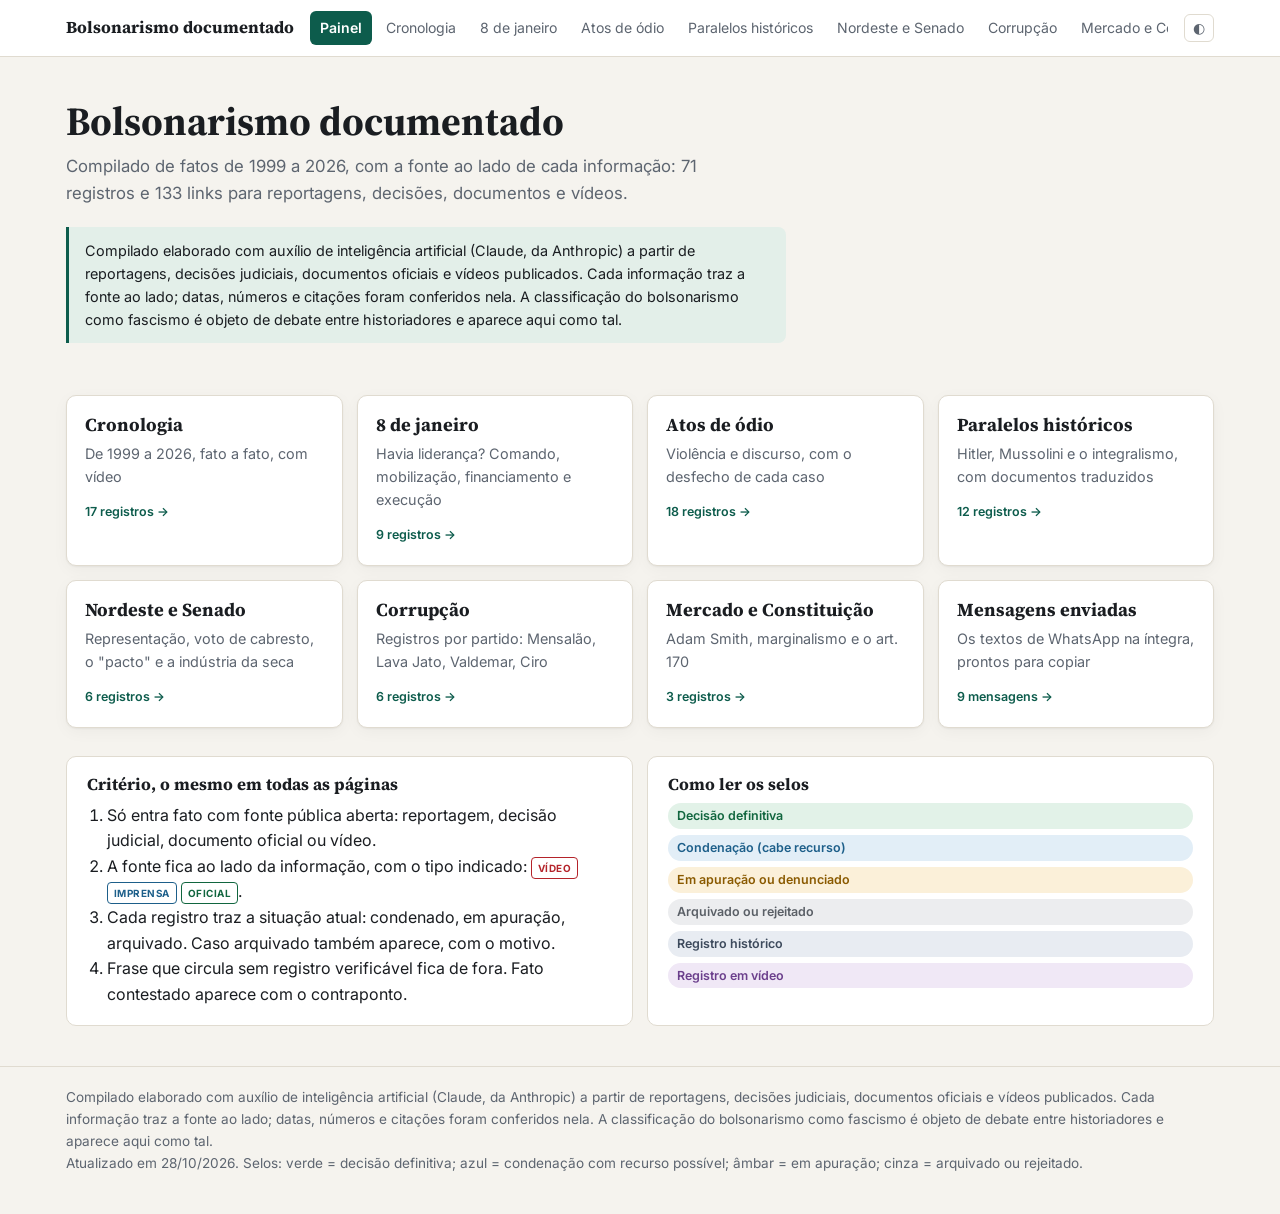
==== index.html @ 456d0042 "Publica o compilado Bolsonarismo documentado Co-Authored-By: Claude Opus 5.5 <noreply@anthropic.com>" ====
<!doctype html>
<html lang="pt-BR"><head><meta charset="utf-8">
<meta name="viewport" content="width=device-width,initial-scale=1">
<title>Painel · Bolsonarismo documentado</title>
<meta name="description" content="Compilado de fatos com fonte ao lado: cronologia, 8 de janeiro, atos de ódio, paralelos históricos.">
<meta property="og:title" content="Painel · Bolsonarismo documentado">
<meta property="og:description" content="Compilado de fatos com a fonte ao lado de cada informação.">
<link rel="preconnect" href="https://fonts.googleapis.com"><link rel="preconnect" href="https://fonts.gstatic.com" crossorigin>
<link href="https://fonts.googleapis.com/css2?family=Inter:wght@400;600;700&family=Source+Serif+4:opsz,wght@8..60,600;8..60,700&display=swap" rel="stylesheet">
<link rel="stylesheet" href="estilo.css">
<script>try{const t=localStorage.getItem('tema');if(t)document.documentElement.dataset.theme=t}catch(e){}</script>
</head><body>
<header class="top"><div class="wrap"><a class="brand" href="index.html">Bolsonarismo documentado</a>
<nav class="pages"><a href="index.html" class=on>Painel</a><a href="cronologia.html">Cronologia</a><a href="8-de-janeiro.html">8 de janeiro</a><a href="atos-de-odio.html">Atos de ódio</a><a href="paralelos.html">Paralelos históricos</a><a href="nordeste.html">Nordeste e Senado</a><a href="corrupcao.html">Corrupção</a><a href="economia.html">Mercado e Constituição</a><a href="mensagens.html">Mensagens enviadas</a></nav><button class="themebtn" title="Alternar tema claro/escuro">◐</button></div></header>
<main class="wrap"><section class="hero"><h1>Bolsonarismo documentado</h1><p class="sub">Compilado de fatos de 1999 a 2026, com a fonte ao lado de cada informação: 71 registros e 133 links para reportagens, decisões, documentos e vídeos.</p><div class="aviso">Compilado elaborado com auxílio de inteligência artificial (Claude, da Anthropic) a partir de reportagens, decisões judiciais, documentos oficiais e vídeos publicados. Cada informação traz a fonte ao lado; datas, números e citações foram conferidos nela. A classificação do bolsonarismo como fascismo é objeto de debate entre historiadores e aparece aqui como tal.</div></section><div class="cards"><a class="card" href="cronologia.html"><h3>Cronologia</h3><p>De 1999 a 2026, fato a fato, com vídeo</p><span class="n">17 registros →</span></a><a class="card" href="8-de-janeiro.html"><h3>8 de janeiro</h3><p>Havia liderança? Comando, mobilização, financiamento e execução</p><span class="n">9 registros →</span></a><a class="card" href="atos-de-odio.html"><h3>Atos de ódio</h3><p>Violência e discurso, com o desfecho de cada caso</p><span class="n">18 registros →</span></a><a class="card" href="paralelos.html"><h3>Paralelos históricos</h3><p>Hitler, Mussolini e o integralismo, com documentos traduzidos</p><span class="n">12 registros →</span></a><a class="card" href="nordeste.html"><h3>Nordeste e Senado</h3><p>Representação, voto de cabresto, o &quot;pacto&quot; e a indústria da seca</p><span class="n">6 registros →</span></a><a class="card" href="corrupcao.html"><h3>Corrupção</h3><p>Registros por partido: Mensalão, Lava Jato, Valdemar, Ciro</p><span class="n">6 registros →</span></a><a class="card" href="economia.html"><h3>Mercado e Constituição</h3><p>Adam Smith, marginalismo e o art. 170</p><span class="n">3 registros →</span></a><a class="card" href="mensagens.html"><h3>Mensagens enviadas</h3><p>Os textos de WhatsApp na íntegra, prontos para copiar</p><span class="n">9 mensagens →</span></a></div><div class="grid2"><div class="box"><h3>Critério, o mesmo em todas as páginas</h3><ol>
<li>Só entra fato com fonte pública aberta: reportagem, decisão judicial, documento oficial ou vídeo.</li>
<li>A fonte fica ao lado da informação, com o tipo indicado: <span class="tag src-v">Vídeo</span> <span class="tag src-r">Imprensa</span> <span class="tag src-o">Oficial</span>.</li>
<li>Cada registro traz a situação atual: condenado, em apuração, arquivado. Caso arquivado também aparece, com o motivo.</li>
<li>Frase que circula sem registro verificável fica de fora. Fato contestado aparece com o contraponto.</li></ol></div>
<div class="box"><h3>Como ler os selos</h3><div class="legend"><span class="status s-def">Decisão definitiva</span><span class="status s-cond">Condenação (cabe recurso)</span><span class="status s-proc">Em apuração ou denunciado</span><span class="status s-arq">Arquivado ou rejeitado</span><span class="status s-hist">Registro histórico</span><span class="status s-fala">Registro em vídeo</span></div></div></div></main><footer><div class="wrap">Compilado elaborado com auxílio de inteligência artificial (Claude, da Anthropic) a partir de reportagens, decisões judiciais, documentos oficiais e vídeos publicados. Cada informação traz a fonte ao lado; datas, números e citações foram conferidos nela. A classificação do bolsonarismo como fascismo é objeto de debate entre historiadores e aparece aqui como tal.<br>Atualizado em 28/10/2026. Selos: verde = decisão definitiva; azul = condenação com recurso possível; âmbar = em apuração; cinza = arquivado ou rejeitado.</div></footer>
<script>
document.querySelectorAll('button.copy').forEach(b=>{
  b.addEventListener('click',async()=>{
    const t=document.getElementById(b.dataset.for).dataset.raw;
    try{await navigator.clipboard.writeText(t);}catch(e){
      const a=document.createElement('textarea');a.value=t;document.body.appendChild(a);a.select();document.execCommand('copy');a.remove();}
    const o=b.textContent;b.textContent='Copiado';setTimeout(()=>b.textContent=o,1500);
  });
});
const tb=document.querySelector('.themebtn');
if(tb){tb.addEventListener('click',()=>{
  const r=document.documentElement;const dark=r.dataset.theme?r.dataset.theme==='dark':matchMedia('(prefers-color-scheme: dark)').matches;
  r.dataset.theme=dark?'light':'dark';try{localStorage.setItem('tema',r.dataset.theme)}catch(e){}
});}
</script></body></html>
---- estilo.css ----
:root{
  --bg:#f5f3ee; --surface:#ffffff; --ink:#1a1d21; --muted:#5d6570; --line:#e0dbd0;
  --accent:#0d5c4c; --accent-soft:#e3efe9; --mark:#fff2c4;
  --def:#11663f; --def-bg:#e2f2e8; --cond:#1d5f8a; --cond-bg:#e2eef7;
  --proc:#8a5a00; --proc-bg:#fbf0d9; --arq:#5a5f66; --arq-bg:#ecedef;
  --hist:#3d4a5c; --hist-bg:#e8ecf2; --fala:#6b3f8c; --fala-bg:#f0e8f6;
  --v:#b4232a; --r:#1d5f8a; --o:#11663f;
  --shadow:0 1px 2px rgba(0,0,0,.05),0 4px 16px rgba(0,0,0,.04);
}
@media (prefers-color-scheme: dark){
  :root:not([data-theme="light"]){
    --bg:#121417; --surface:#1a1d21; --ink:#e8e6e1; --muted:#9aa3ad; --line:#2c3138;
    --accent:#5fc1a6; --accent-soft:#16302a; --mark:#4a3f12;
    --def:#7fd3a2; --def-bg:#163222; --cond:#8cc2ea; --cond-bg:#162a3a;
    --proc:#f0c36a; --proc-bg:#3a2c10; --arq:#b7bcc3; --arq-bg:#2a2d32;
    --hist:#b9c6d8; --hist-bg:#222a35; --fala:#cfa6ec; --fala-bg:#2e2238;
    --v:#ff8a8f; --r:#8cc2ea; --o:#7fd3a2;
    --shadow:none;
  }
}
:root[data-theme="dark"]{
  --bg:#121417; --surface:#1a1d21; --ink:#e8e6e1; --muted:#9aa3ad; --line:#2c3138;
  --accent:#5fc1a6; --accent-soft:#16302a; --mark:#4a3f12;
  --def:#7fd3a2; --def-bg:#163222; --cond:#8cc2ea; --cond-bg:#162a3a;
  --proc:#f0c36a; --proc-bg:#3a2c10; --arq:#b7bcc3; --arq-bg:#2a2d32;
  --hist:#b9c6d8; --hist-bg:#222a35; --fala:#cfa6ec; --fala-bg:#2e2238;
  --v:#ff8a8f; --r:#8cc2ea; --o:#7fd3a2; --shadow:none;
}
*{box-sizing:border-box}
html{-webkit-text-size-adjust:100%}
body{margin:0;background:var(--bg);color:var(--ink);font:16px/1.6 "Inter",system-ui,-apple-system,"Segoe UI",sans-serif}
a{color:var(--accent)}
h1,h2,h3{font-family:"Source Serif 4",Georgia,serif;line-height:1.2;margin:0}
.wrap{max-width:1180px;margin:0 auto;padding:0 16px}
header.top{background:var(--surface);border-bottom:1px solid var(--line);position:sticky;top:0;z-index:5}
header.top .wrap{display:flex;align-items:center;gap:16px;min-height:56px}
.brand{font-family:"Source Serif 4",Georgia,serif;font-weight:700;font-size:1.05rem;color:var(--ink);text-decoration:none;white-space:nowrap}
nav.pages{display:flex;gap:4px;overflow-x:auto;scrollbar-width:none;flex:1}
nav.pages::-webkit-scrollbar{display:none}
nav.pages a{padding:6px 10px;border-radius:6px;text-decoration:none;color:var(--muted);font-size:.88rem;white-space:nowrap}
nav.pages a:hover{background:var(--accent-soft);color:var(--ink)}
nav.pages a.on{background:var(--accent);color:var(--surface);font-weight:600}
.hero{padding:40px 0 24px}
.hero h1{font-size:clamp(1.7rem,4vw,2.5rem)}
.hero p.sub{color:var(--muted);font-size:1.05rem;margin:.5rem 0 0;max-width:62ch}
.aviso{background:var(--accent-soft);border-left:3px solid var(--accent);padding:12px 16px;border-radius:0 8px 8px 0;font-size:.9rem;margin:20px 0 0;max-width:80ch}
.answer{background:var(--surface);border:1px solid var(--line);border-left:5px solid var(--def);border-radius:10px;padding:20px 22px;margin:8px 0 28px;box-shadow:var(--shadow);font-size:1.05rem;max-width:90ch}
.answer h2{font-size:1.25rem;margin-bottom:8px}
.counter{background:var(--surface);border:1px dashed var(--line);border-radius:10px;padding:16px 20px;margin:24px 0 8px;font-size:.95rem;color:var(--muted);max-width:90ch}
.counter b{color:var(--ink)}
h2.sec{font-size:1.35rem;margin:36px 0 14px;padding-bottom:8px;border-bottom:1px solid var(--line)}
.items{display:flex;flex-direction:column;gap:14px;padding-bottom:12px}
.item{display:grid;grid-template-columns:8.5rem minmax(0,1fr) 17rem;gap:0;background:var(--surface);border:1px solid var(--line);border-radius:10px;box-shadow:var(--shadow);overflow:hidden}
.item .when{padding:16px 14px;border-right:1px solid var(--line);font-family:"Source Serif 4",Georgia,serif;font-weight:700;color:var(--accent);font-size:.98rem}
.item .body{padding:16px 18px}
.item .body h3{font-size:1.12rem;margin-bottom:6px}
.item .body p{margin:0}
.item .src{padding:14px 14px;border-left:1px solid var(--line);background:color-mix(in srgb,var(--bg) 55%,var(--surface));font-size:.86rem}
.src h4{margin:0 0 8px;font:600 .72rem/1 "Inter",sans-serif;letter-spacing:.08em;text-transform:uppercase;color:var(--muted)}
.src ul{list-style:none;margin:0;padding:0;display:flex;flex-direction:column;gap:8px}
.src li a{display:flex;gap:8px;align-items:flex-start;text-decoration:none;color:var(--ink);line-height:1.35}
.src li a:hover span.t{text-decoration:underline}
.tag{flex:none;font:700 .62rem/1 "Inter",sans-serif;letter-spacing:.05em;text-transform:uppercase;padding:4px 6px;border-radius:4px;border:1px solid currentColor;margin-top:1px}
.src-v{color:var(--v)} .src-r{color:var(--r)} .src-o{color:var(--o)}
.src .none{color:var(--muted);font-style:italic}
.status{display:inline-block;margin-top:10px;font-size:.78rem;font-weight:600;padding:3px 9px;border-radius:999px}
.s-def{color:var(--def);background:var(--def-bg)} .s-cond{color:var(--cond);background:var(--cond-bg)}
.s-proc{color:var(--proc);background:var(--proc-bg)} .s-arq{color:var(--arq);background:var(--arq-bg)}
.s-hist{color:var(--hist);background:var(--hist-bg)} .s-fala{color:var(--fala);background:var(--fala-bg)}
figure{margin:14px 0 0}
figure img{max-width:100%;max-height:420px;border-radius:8px;border:1px solid var(--line);display:block;background:#fff}
figcaption{font-size:.84rem;color:var(--muted);margin-top:6px;max-width:75ch}
audio{width:100%;max-width:520px;margin-top:12px}
table.dados{border-collapse:collapse;margin:12px 0 0;font-size:.9rem;width:100%;max-width:560px}
table.dados th,table.dados td{padding:6px 10px;border-bottom:1px solid var(--line);text-align:left}
table.dados td:not(:first-child),table.dados th:not(:first-child){text-align:right;font-variant-numeric:tabular-nums}
table.dados tr.hl td{background:var(--mark);font-weight:600}
.cards{display:grid;grid-template-columns:repeat(auto-fill,minmax(260px,1fr));gap:14px;margin:28px 0}
.card{display:block;background:var(--surface);border:1px solid var(--line);border-radius:10px;padding:18px;text-decoration:none;color:var(--ink);box-shadow:var(--shadow);transition:border-color .15s,transform .15s}
.card:hover{border-color:var(--accent);transform:translateY(-2px)}
.card h3{font-size:1.15rem}
.card p{margin:6px 0 10px;color:var(--muted);font-size:.9rem}
.card .n{font-size:.78rem;font-weight:600;color:var(--accent)}
.grid2{display:grid;grid-template-columns:1fr 1fr;gap:14px;margin:0 0 32px}
.box{background:var(--surface);border:1px solid var(--line);border-radius:10px;padding:18px 20px}
.box h3{font-size:1.05rem;margin-bottom:8px}
.box ol,.box ul{margin:0;padding-left:20px}
.legend{display:flex;flex-direction:column;gap:6px}
.legend .status{margin:0}
.msg{background:var(--surface);border:1px solid var(--line);border-radius:10px;margin:0 0 16px;overflow:hidden}
.msg .hd{display:flex;justify-content:space-between;align-items:center;gap:12px;padding:10px 14px;border-bottom:1px solid var(--line);background:color-mix(in srgb,var(--bg) 55%,var(--surface))}
.msg .hd b{font-size:.9rem}
.msg .txt{padding:14px 18px;white-space:pre-wrap;overflow-wrap:anywhere;font-size:.95rem}
.msg .txt a{word-break:break-all}
button.copy{font:600 .8rem "Inter",sans-serif;border:1px solid var(--accent);color:var(--accent);background:transparent;border-radius:6px;padding:5px 10px;cursor:pointer;white-space:nowrap}
button.copy:hover{background:var(--accent);color:var(--surface)}
.media{display:grid;grid-template-columns:repeat(auto-fill,minmax(240px,1fr));gap:14px;margin:0 0 16px}
.media figure{margin:0;background:var(--surface);border:1px solid var(--line);border-radius:10px;padding:10px}
.media figure img{max-height:240px;width:100%;object-fit:contain}
.errata{background:var(--proc-bg);border-left:3px solid var(--proc);padding:12px 16px;border-radius:0 8px 8px 0;margin:16px 0;font-size:.92rem;max-width:90ch}
footer{border-top:1px solid var(--line);margin-top:40px;padding:20px 0 40px;color:var(--muted);font-size:.85rem}
.themebtn{border:1px solid var(--line);background:transparent;color:var(--muted);border-radius:6px;padding:5px 8px;cursor:pointer;font-size:.85rem}
@media (max-width:900px){
  .item{grid-template-columns:1fr}
  .item .when{border-right:0;border-bottom:1px solid var(--line);padding:10px 16px}
  .item .src{border-left:0;border-top:1px solid var(--line)}
  .grid2{grid-template-columns:1fr}
  header.top .wrap{flex-wrap:wrap;gap:6px;padding-top:8px;padding-bottom:6px}
  nav.pages{flex-basis:100%;order:3}
  .themebtn{order:2;margin-left:auto}
}
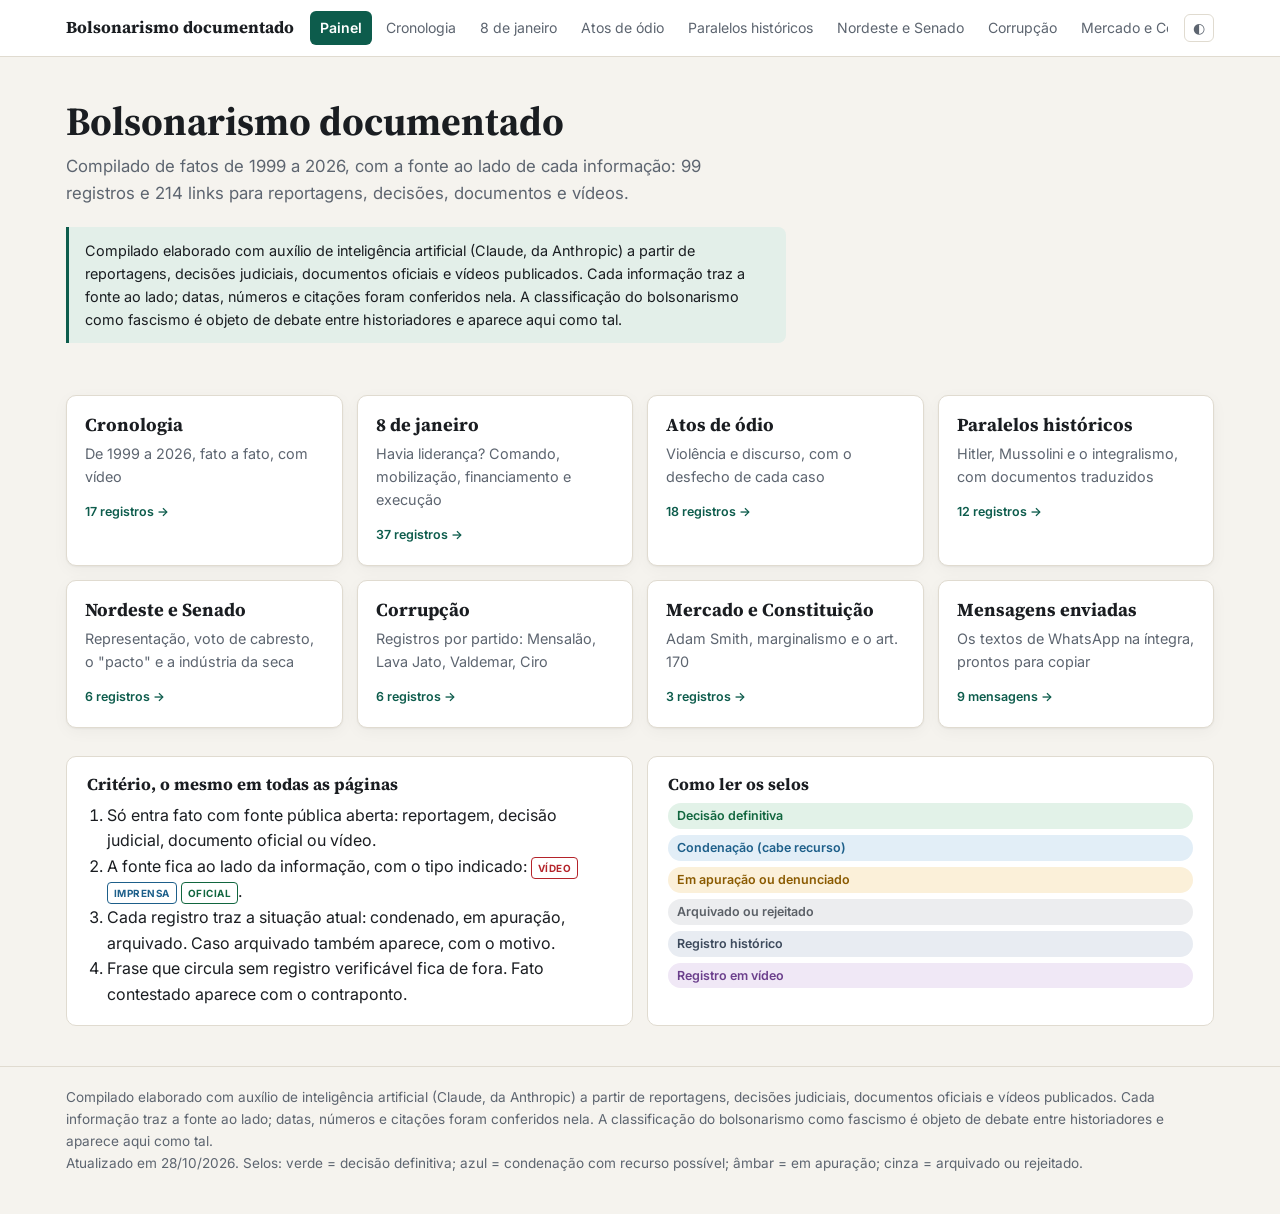
==== commit 1c81cbca: "Amplia o 8 de janeiro: convocação, logística, omissão e execução Co-Authored-By: Claude Opus 5.5 <no" ====
--- a/index.html
+++ b/index.html
@@ -12,7 +12,7 @@
 </head><body>
 <header class="top"><div class="wrap"><a class="brand" href="index.html">Bolsonarismo documentado</a>
 <nav class="pages"><a href="index.html" class=on>Painel</a><a href="cronologia.html">Cronologia</a><a href="8-de-janeiro.html">8 de janeiro</a><a href="atos-de-odio.html">Atos de ódio</a><a href="paralelos.html">Paralelos históricos</a><a href="nordeste.html">Nordeste e Senado</a><a href="corrupcao.html">Corrupção</a><a href="economia.html">Mercado e Constituição</a><a href="mensagens.html">Mensagens enviadas</a></nav><button class="themebtn" title="Alternar tema claro/escuro">◐</button></div></header>
-<main class="wrap"><section class="hero"><h1>Bolsonarismo documentado</h1><p class="sub">Compilado de fatos de 1999 a 2026, com a fonte ao lado de cada informação: 71 registros e 133 links para reportagens, decisões, documentos e vídeos.</p><div class="aviso">Compilado elaborado com auxílio de inteligência artificial (Claude, da Anthropic) a partir de reportagens, decisões judiciais, documentos oficiais e vídeos publicados. Cada informação traz a fonte ao lado; datas, números e citações foram conferidos nela. A classificação do bolsonarismo como fascismo é objeto de debate entre historiadores e aparece aqui como tal.</div></section><div class="cards"><a class="card" href="cronologia.html"><h3>Cronologia</h3><p>De 1999 a 2026, fato a fato, com vídeo</p><span class="n">17 registros →</span></a><a class="card" href="8-de-janeiro.html"><h3>8 de janeiro</h3><p>Havia liderança? Comando, mobilização, financiamento e execução</p><span class="n">9 registros →</span></a><a class="card" href="atos-de-odio.html"><h3>Atos de ódio</h3><p>Violência e discurso, com o desfecho de cada caso</p><span class="n">18 registros →</span></a><a class="card" href="paralelos.html"><h3>Paralelos históricos</h3><p>Hitler, Mussolini e o integralismo, com documentos traduzidos</p><span class="n">12 registros →</span></a><a class="card" href="nordeste.html"><h3>Nordeste e Senado</h3><p>Representação, voto de cabresto, o &quot;pacto&quot; e a indústria da seca</p><span class="n">6 registros →</span></a><a class="card" href="corrupcao.html"><h3>Corrupção</h3><p>Registros por partido: Mensalão, Lava Jato, Valdemar, Ciro</p><span class="n">6 registros →</span></a><a class="card" href="economia.html"><h3>Mercado e Constituição</h3><p>Adam Smith, marginalismo e o art. 170</p><span class="n">3 registros →</span></a><a class="card" href="mensagens.html"><h3>Mensagens enviadas</h3><p>Os textos de WhatsApp na íntegra, prontos para copiar</p><span class="n">9 mensagens →</span></a></div><div class="grid2"><div class="box"><h3>Critério, o mesmo em todas as páginas</h3><ol>
+<main class="wrap"><section class="hero"><h1>Bolsonarismo documentado</h1><p class="sub">Compilado de fatos de 1999 a 2026, com a fonte ao lado de cada informação: 99 registros e 214 links para reportagens, decisões, documentos e vídeos.</p><div class="aviso">Compilado elaborado com auxílio de inteligência artificial (Claude, da Anthropic) a partir de reportagens, decisões judiciais, documentos oficiais e vídeos publicados. Cada informação traz a fonte ao lado; datas, números e citações foram conferidos nela. A classificação do bolsonarismo como fascismo é objeto de debate entre historiadores e aparece aqui como tal.</div></section><div class="cards"><a class="card" href="cronologia.html"><h3>Cronologia</h3><p>De 1999 a 2026, fato a fato, com vídeo</p><span class="n">17 registros →</span></a><a class="card" href="8-de-janeiro.html"><h3>8 de janeiro</h3><p>Havia liderança? Comando, mobilização, financiamento e execução</p><span class="n">37 registros →</span></a><a class="card" href="atos-de-odio.html"><h3>Atos de ódio</h3><p>Violência e discurso, com o desfecho de cada caso</p><span class="n">18 registros →</span></a><a class="card" href="paralelos.html"><h3>Paralelos históricos</h3><p>Hitler, Mussolini e o integralismo, com documentos traduzidos</p><span class="n">12 registros →</span></a><a class="card" href="nordeste.html"><h3>Nordeste e Senado</h3><p>Representação, voto de cabresto, o &quot;pacto&quot; e a indústria da seca</p><span class="n">6 registros →</span></a><a class="card" href="corrupcao.html"><h3>Corrupção</h3><p>Registros por partido: Mensalão, Lava Jato, Valdemar, Ciro</p><span class="n">6 registros →</span></a><a class="card" href="economia.html"><h3>Mercado e Constituição</h3><p>Adam Smith, marginalismo e o art. 170</p><span class="n">3 registros →</span></a><a class="card" href="mensagens.html"><h3>Mensagens enviadas</h3><p>Os textos de WhatsApp na íntegra, prontos para copiar</p><span class="n">9 mensagens →</span></a></div><div class="grid2"><div class="box"><h3>Critério, o mesmo em todas as páginas</h3><ol>
 <li>Só entra fato com fonte pública aberta: reportagem, decisão judicial, documento oficial ou vídeo.</li>
 <li>A fonte fica ao lado da informação, com o tipo indicado: <span class="tag src-v">Vídeo</span> <span class="tag src-r">Imprensa</span> <span class="tag src-o">Oficial</span>.</li>
 <li>Cada registro traz a situação atual: condenado, em apuração, arquivado. Caso arquivado também aparece, com o motivo.</li>
--- a/estilo.css
+++ b/estilo.css
@@ -87,6 +87,10 @@
 .box h3{font-size:1.05rem;margin-bottom:8px}
 .box ol,.box ul{margin:0;padding-left:20px}
 .legend{display:flex;flex-direction:column;gap:6px}
+.sinais{margin:0 0 8px;max-width:90ch}
+.sinais li{margin:4px 0}
+p.intro{color:var(--muted);max-width:80ch;margin:-4px 0 14px}
+h2.sec{scroll-margin-top:110px}
 .legend .status{margin:0}
 .msg{background:var(--surface);border:1px solid var(--line);border-radius:10px;margin:0 0 16px;overflow:hidden}
 .msg .hd{display:flex;justify-content:space-between;align-items:center;gap:12px;padding:10px 14px;border-bottom:1px solid var(--line);background:color-mix(in srgb,var(--bg) 55%,var(--surface))}
